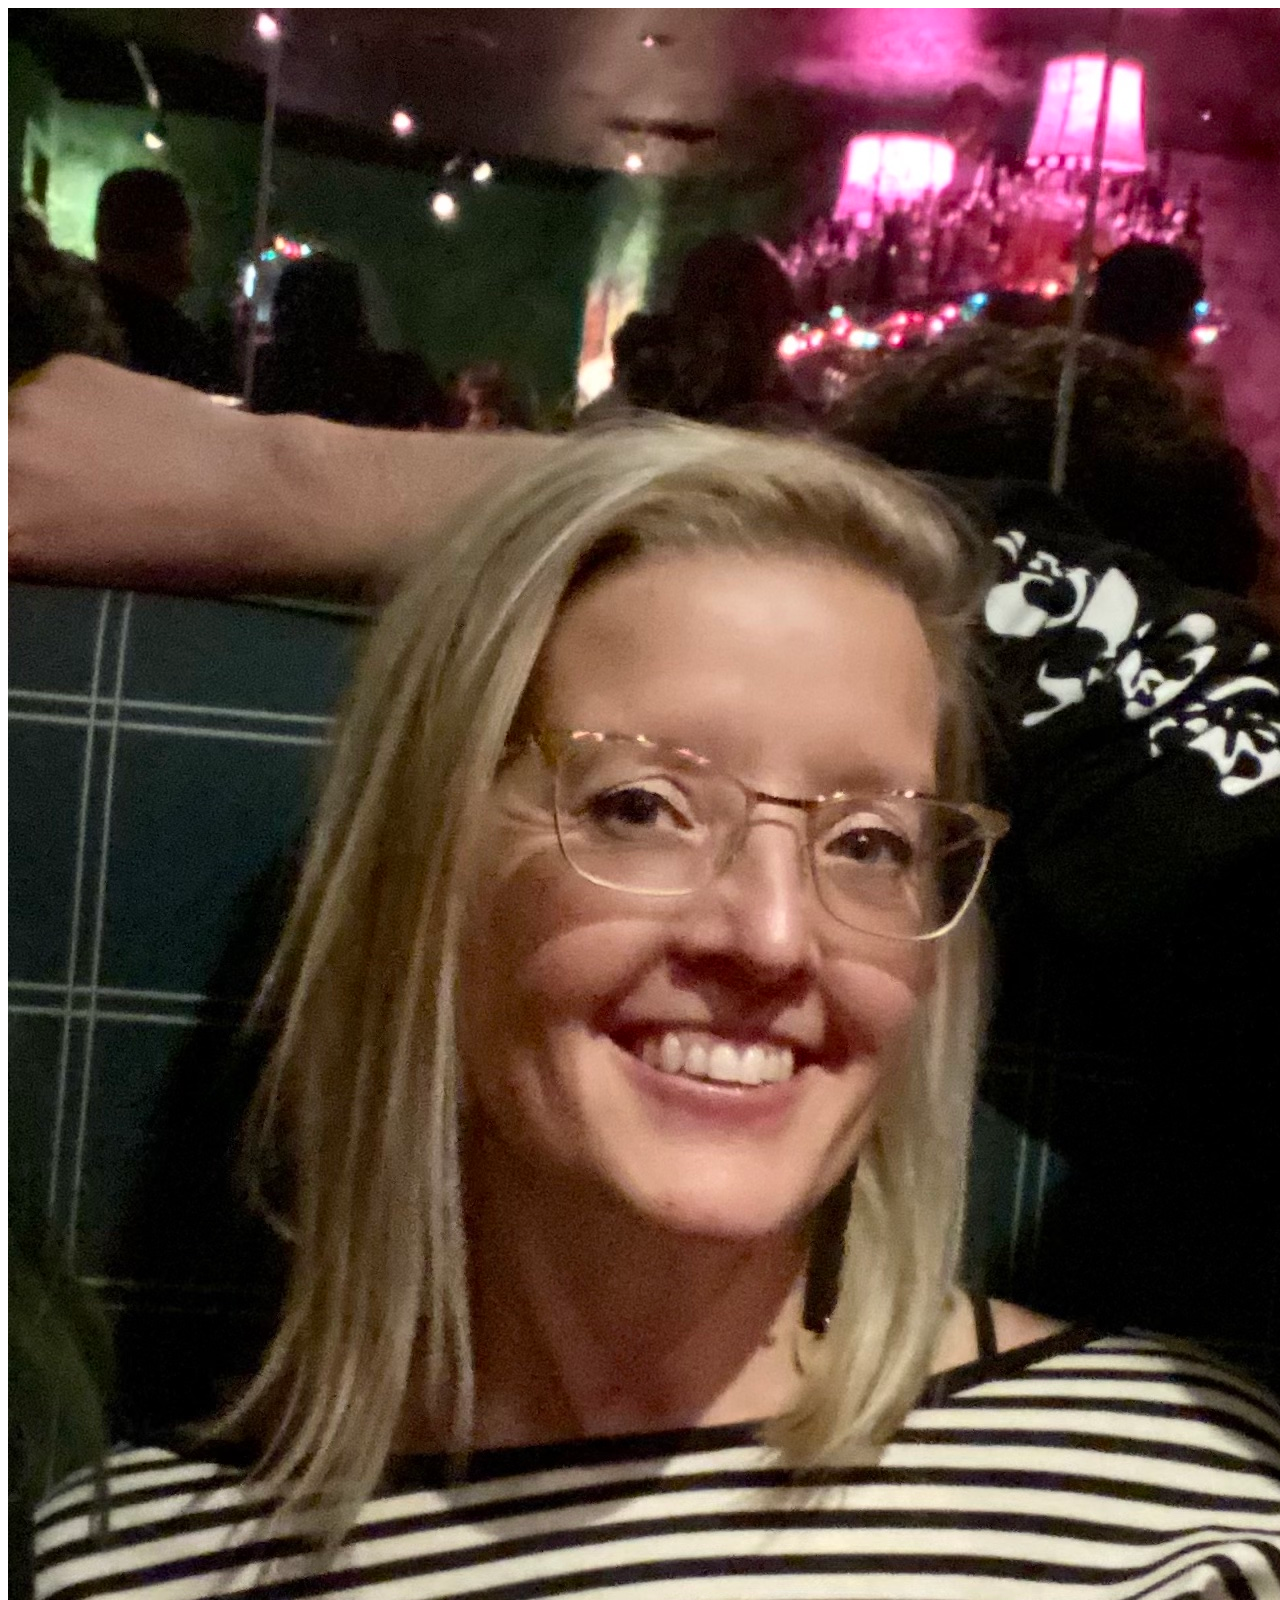
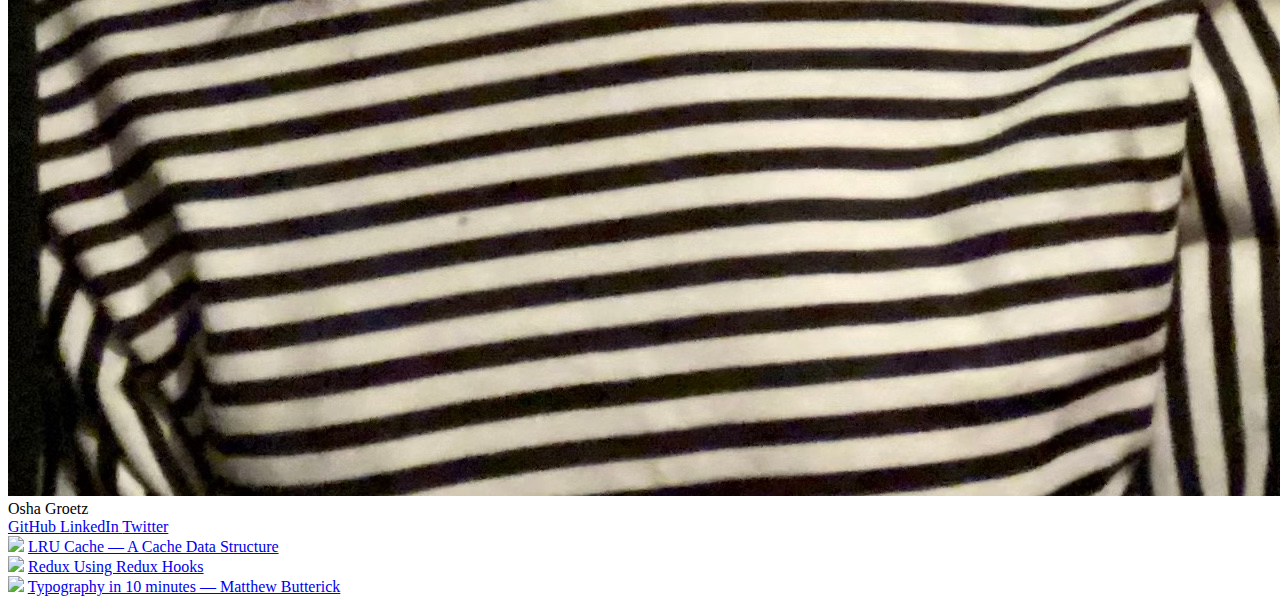
==== public/index.html @ 2a20fbcc "starting code" ====
<!DOCTYPE html>
<html>
  <head>
    <title>Osha G: Link In Bio</title>
    <meta charset="utf-8">
    <meta name="author" content="Osha Groetz">
    <link rel="stylesheet" type="text/css" href="/theme.css">

    <!-- <style>
      body {
        padding-top: 40px;
        padding-bottom: 40px;
        background-color: #fffffe;
        display: flex;
        justify-content: center;
      }
      
      .items {
        display: flex;
        flex-direction: column;
        gap: 30px;
        max-width: 640px;
        flex-grow: .25;
      }

      .banner {
        display: flex;
        justify-content: center;
      }

      .banner-image {
        width: 128px;
        height: 128px;
        object-fit: cover;
        border-radius: 128px;
        display: flex;
        justify-content: center;
      }

      .name {
        color: #00214d;
        display: flex;
        justify-content: center;
        font-size: 32px;
      }

      .thumbnail {
        width: 48px;
        height: 48px;
        border-radius: 48px;
        object-fit: cover;
      }

      .social-icons {
        background-color: #00ebc7;
        display: flex;
        justify-content: space-around;
      }

      .social-icons a {
        color: #00214d;
        text-decoration: none
      }

      .link {
        background-color: #bf00ff;
        display: flex;
        align-items: center;
        padding: 5px;
      }

      .link a {
        color: #fffffe;
        text-decoration: none;
        text-align: center;
        flex-grow: 1;
      }
    </style> -->

  </head>
  <body>
    <div class="items">
      <div class="banner">
        <img class="banner-image" src="thumbnails/og.jpg" alt="osha g headshot">
      </div>
      
      <div class="name">
        Osha Groetz
      </div>
      
      <div class="social-icons">
        <a href="https://github.com/osha7" target="_blank">
          GitHub
        </a>
      
        <a href="https://www.linkedin.com/in/osha-groetz-0318b16b/" target="_blank">
          LinkedIn
        </a>
      
        <a href="https://twitter.com/OshaG10" target="_blank">
          Twitter
        </a>
      </div>
      
      <div class="link">
        <img class="thumbnail" src="thumbnails/typography.jpg">
      
        <a class="link-text" target="_blank"
          href="https://medium.com/@ogroetz/lru-cache-a-cache-data-structure-1fab0d948e94">LRU Cache — A Cache Data Structure</a>
      </div>
      <div class="link">
        <img class="thumbnail" src="thumbnails/typography.jpg">
      
        <a class="link-text" target="_blank"
          href="https://medium.com/@ogroetz/redux-using-react-hooks-5408a3c0f23c">Redux Using Redux Hooks</a>
      </div>
      <div class="link">
        <img class="thumbnail" src="thumbnails/typography.jpg">
      
        <a class="link-text" target="_blank"
          href="https://practicaltypography.com/typography-in-ten-minutes.html">Typography in 10 minutes — Matthew
          Butterick</a>
      </div>
    </div>
  </body>

</html>
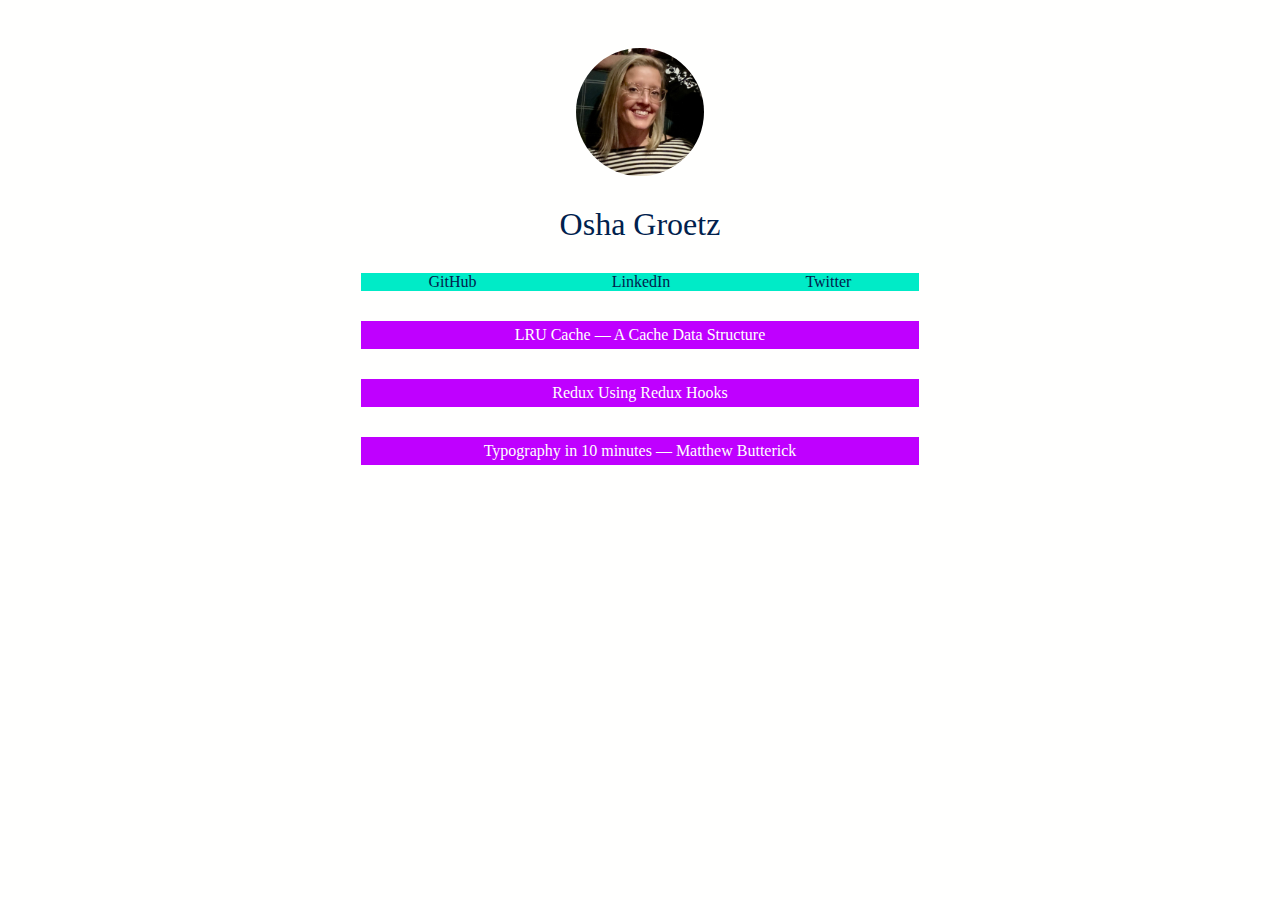
==== commit 205339b2: "remove typeography reference" ====
--- a/public/index.html
+++ b/public/index.html
@@ -102,21 +102,15 @@
         </a>
       </div>
       
-      <div class="link">
-        <img class="thumbnail" src="thumbnails/typography.jpg">
-      
+      <div class="link">      
         <a class="link-text" target="_blank"
           href="https://medium.com/@ogroetz/lru-cache-a-cache-data-structure-1fab0d948e94">LRU Cache — A Cache Data Structure</a>
       </div>
-      <div class="link">
-        <img class="thumbnail" src="thumbnails/typography.jpg">
-      
+      <div class="link">      
         <a class="link-text" target="_blank"
           href="https://medium.com/@ogroetz/redux-using-react-hooks-5408a3c0f23c">Redux Using Redux Hooks</a>
       </div>
-      <div class="link">
-        <img class="thumbnail" src="thumbnails/typography.jpg">
-      
+      <div class="link">      
         <a class="link-text" target="_blank"
           href="https://practicaltypography.com/typography-in-ten-minutes.html">Typography in 10 minutes — Matthew
           Butterick</a>
--- a/theme.css
+++ b/theme.css
@@ -0,0 +1,68 @@
+body {
+  padding-top: 40px;
+  padding-bottom: 40px;
+  background-color: #fffffe;
+  display: flex;
+  justify-content: center;
+}
+
+.items {
+  display: flex;
+  flex-direction: column;
+  gap: 30px;
+  max-width: 640px;
+  flex-grow: .25;
+}
+
+.banner {
+  display: flex;
+  justify-content: center;
+}
+
+.banner-image {
+  width: 128px;
+  height: 128px;
+  object-fit: cover;
+  border-radius: 128px;
+  display: flex;
+  justify-content: center;
+}
+
+.name {
+  color: #00214d;
+  display: flex;
+  justify-content: center;
+  font-size: 32px;
+}
+
+.thumbnail {
+  width: 48px;
+  height: 48px;
+  border-radius: 48px;
+  object-fit: cover;
+}
+
+.social-icons {
+  background-color: #00ebc7;
+  display: flex;
+  justify-content: space-around;
+}
+
+.social-icons a {
+  color: #00214d;
+  text-decoration: none
+}
+
+.link {
+  background-color: #bf00ff;
+  display: flex;
+  align-items: center;
+  padding: 5px;
+}
+
+.link a {
+  color: #fffffe;
+  text-decoration: none;
+  text-align: center;
+  flex-grow: 1;
+}
